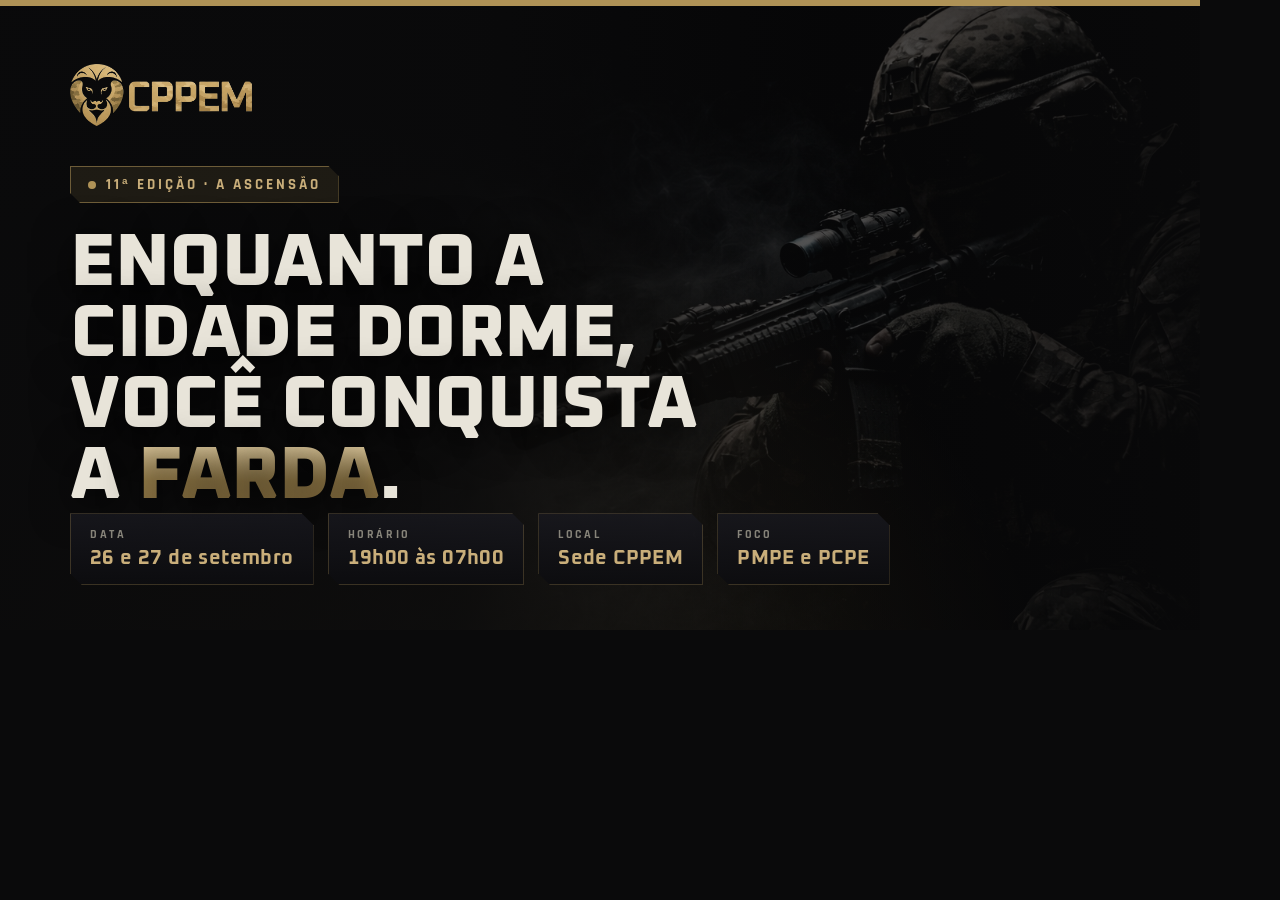
==== scripts/og-card.html @ 7f29cc64 "checkout 2 e melhorias gerais" ====
<!DOCTYPE html>
<html lang="pt-BR">
<head>
<meta charset="UTF-8">
<title>og-card</title>
<!-- Fonte do og:image. Renderizado por scripts/gerar-social.py em 1200x630,
     que é a proporção 1.91:1 pedida por WhatsApp, Facebook, LinkedIn e X.
     Editar aqui e rodar o script regera public/og-alvorada.png. -->
<link href="https://fonts.googleapis.com/css2?family=Oxanium:wght@600;700;800&family=Rajdhani:wght@600;700&display=swap" rel="stylesheet">
<style>
  *, *::before, *::after { box-sizing: border-box; margin: 0; padding: 0; }
  body {
    width: 1200px; height: 630px; overflow: hidden; position: relative;
    background: #0A0A0B; color: #E8E4D9; font-family: 'Rajdhani', sans-serif;
  }
  .bg {
    position: absolute; inset: 0;
    background: url('../public/bgatirador.webp') center right / cover no-repeat;
    transform: scaleX(-1); opacity: .5; filter: grayscale(.35) contrast(1.05);
  }
  .veu {
    position: absolute; inset: 0;
    background:
      linear-gradient(90deg, rgba(10,10,11,.97) 0%, rgba(10,10,11,.9) 38%, rgba(10,10,11,.35) 70%, rgba(10,10,11,.7) 100%),
      radial-gradient(ellipse at 20% 120%, rgba(175,146,86,.3), transparent 60%);
  }
  .borda { position: absolute; inset: 0; border-top: 6px solid #AF9256; }
  .conteudo { position: relative; z-index: 2; padding: 64px 70px; height: 100%; display: flex; flex-direction: column; }

  /* align-self obrigatório: .conteudo é flex em coluna, e o align-items:stretch
     padrão esticaria a imagem até a largura toda, achatando o logo. */
  .logo { align-self: flex-start; height: 62px; width: auto; margin-bottom: 40px; }

  .tag {
    display: inline-flex; align-items: center; gap: 10px; align-self: flex-start;
    padding: 9px 18px; margin-bottom: 26px;
    background: rgba(175,146,86,.12); box-shadow: inset 0 0 0 1px rgba(175,146,86,.55);
    clip-path: polygon(0 0, calc(100% - 10px) 0, 100% 10px, 100% 100%, 10px 100%, 0 calc(100% - 10px));
    font-size: 15px; font-weight: 700; letter-spacing: 3px; text-transform: uppercase; color: #C9AE7A;
  }
  .tag i { width: 8px; height: 8px; border-radius: 50%; background: #AF9256; }

  h1 {
    font-family: 'Oxanium', sans-serif; font-size: 74px; font-weight: 800;
    line-height: .96; letter-spacing: -.5px; text-transform: uppercase;
    text-shadow: 0 8px 40px rgba(0,0,0,.8); max-width: 15ch;
  }
  h1 span {
    background: linear-gradient(180deg, #F0DCB0, #AF9256 55%, #8A7040);
    -webkit-background-clip: text; background-clip: text; color: transparent;
  }

  .ficha { margin-top: auto; display: flex; gap: 14px; }
  .ficha div {
    padding: 14px 20px;
    background: linear-gradient(180deg, rgba(24,24,30,.85), rgba(12,12,15,.9));
    box-shadow: inset 0 0 0 1px rgba(175,146,86,.28);
    clip-path: polygon(0 0, calc(100% - 12px) 0, 100% 12px, 100% 100%, 12px 100%, 0 calc(100% - 12px));
  }
  .ficha span {
    display: block; font-size: 12px; font-weight: 700; letter-spacing: 2.6px;
    text-transform: uppercase; color: #87847A; margin-bottom: 4px;
  }
  .ficha b {
    display: block; font-family: 'Oxanium', sans-serif; font-size: 20px;
    font-weight: 700; color: #C9AE7A; letter-spacing: .4px;
  }
</style>
</head>
<body>
  <div class="bg"></div>
  <div class="veu"></div>
  <div class="borda"></div>

  <div class="conteudo">
    <img class="logo" src="../public/logo-cppem.png" alt="CPPEM">

    <span class="tag"><i></i> 11ª edição · A Ascensão</span>

    <h1>Enquanto a cidade dorme,<br>você conquista a <span>farda</span>.</h1>

    <div class="ficha">
      <div><span>Data</span><b>26 e 27 de setembro</b></div>
      <div><span>Horário</span><b>19h00 às 07h00</b></div>
      <div><span>Local</span><b>Sede CPPEM</b></div>
      <div><span>Foco</span><b>PMPE e PCPE</b></div>
    </div>
  </div>
</body>
</html>
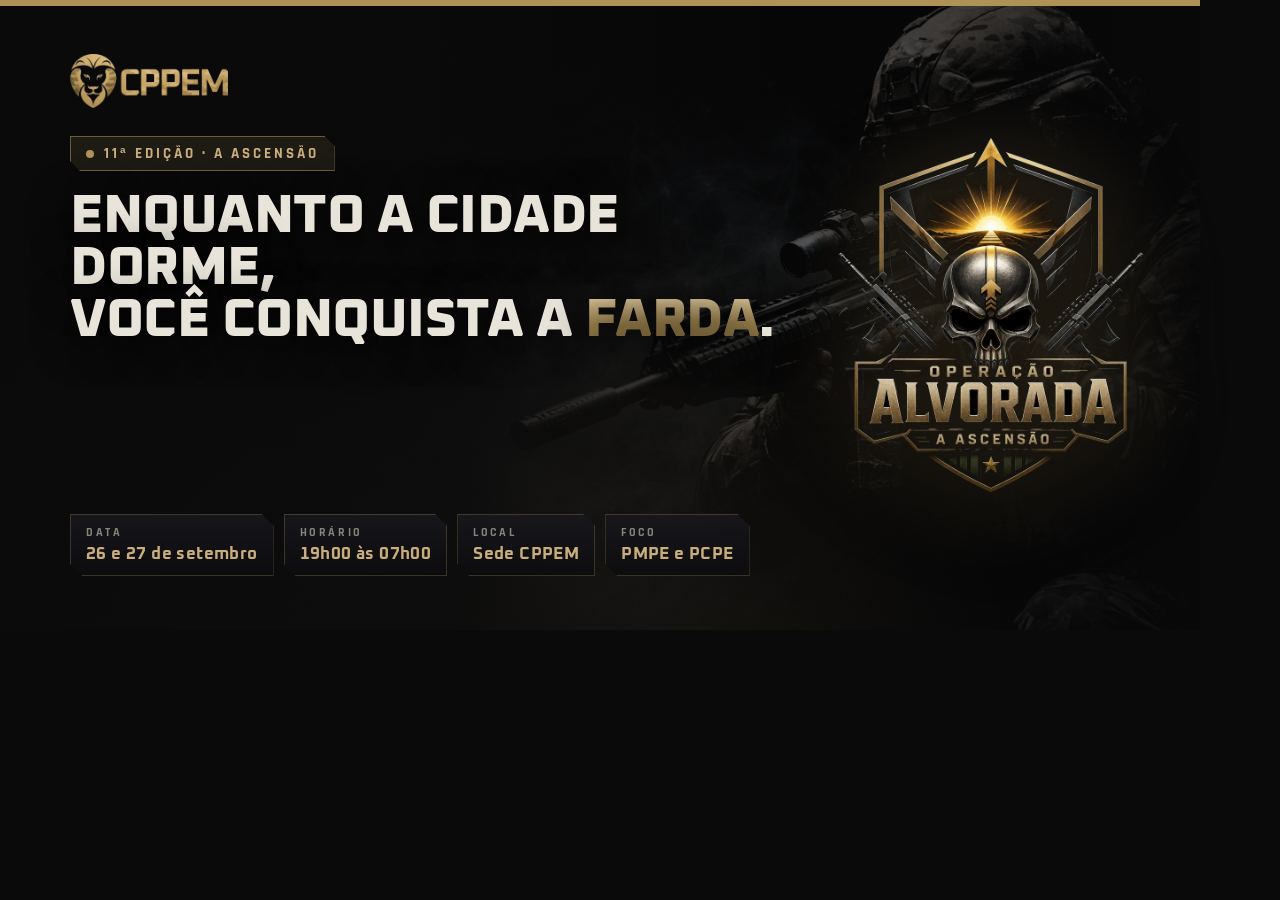
==== commit 135a4b29: "Camisa nova" ====
--- a/scripts/og-card.html
+++ b/scripts/og-card.html
@@ -25,15 +25,25 @@
       radial-gradient(ellipse at 20% 120%, rgba(175,146,86,.3), transparent 60%);
   }
   .borda { position: absolute; inset: 0; border-top: 6px solid #AF9256; }
-  .conteudo { position: relative; z-index: 2; padding: 64px 70px; height: 100%; display: flex; flex-direction: column; }
+  /* padding-right reservado para o brasão: sem isso o título passa por baixo
+     dele e a ficha é empurrada para fora do cartão. */
+  .conteudo { position: relative; z-index: 2; padding: 54px 70px; padding-right: 400px; height: 100%; display: flex; flex-direction: column; }
+
+  /* O brasão ocupa a direita do cartão — é o lado que estava só com a foto.
+     Quem compartilha o link leva a marca junto, não só a manchete. */
+  .brasao {
+    position: absolute; z-index: 3; right: 54px; top: 50%;
+    transform: translateY(-50%); width: 310px;
+    filter: drop-shadow(0 18px 40px rgba(0,0,0,.75)) drop-shadow(0 0 40px rgba(175,146,86,.35));
+  }
 
   /* align-self obrigatório: .conteudo é flex em coluna, e o align-items:stretch
      padrão esticaria a imagem até a largura toda, achatando o logo. */
-  .logo { align-self: flex-start; height: 62px; width: auto; margin-bottom: 40px; }
+  .logo { align-self: flex-start; height: 54px; width: auto; margin-bottom: 28px; }
 
   .tag {
     display: inline-flex; align-items: center; gap: 10px; align-self: flex-start;
-    padding: 9px 18px; margin-bottom: 26px;
+    padding: 8px 16px; margin-bottom: 20px;
     background: rgba(175,146,86,.12); box-shadow: inset 0 0 0 1px rgba(175,146,86,.55);
     clip-path: polygon(0 0, calc(100% - 10px) 0, 100% 10px, 100% 100%, 10px 100%, 0 calc(100% - 10px));
     font-size: 15px; font-weight: 700; letter-spacing: 3px; text-transform: uppercase; color: #C9AE7A;
@@ -41,18 +51,18 @@
   .tag i { width: 8px; height: 8px; border-radius: 50%; background: #AF9256; }
 
   h1 {
-    font-family: 'Oxanium', sans-serif; font-size: 74px; font-weight: 800;
+    font-family: 'Oxanium', sans-serif; font-size: 54px; font-weight: 800;
     line-height: .96; letter-spacing: -.5px; text-transform: uppercase;
-    text-shadow: 0 8px 40px rgba(0,0,0,.8); max-width: 15ch;
+    text-shadow: 0 8px 40px rgba(0,0,0,.8);
   }
   h1 span {
     background: linear-gradient(180deg, #F0DCB0, #AF9256 55%, #8A7040);
     -webkit-background-clip: text; background-clip: text; color: transparent;
   }
 
-  .ficha { margin-top: auto; display: flex; gap: 14px; }
+  .ficha { margin-top: auto; display: flex; gap: 10px; flex-wrap: wrap; }
   .ficha div {
-    padding: 14px 20px;
+    padding: 11px 16px;
     background: linear-gradient(180deg, rgba(24,24,30,.85), rgba(12,12,15,.9));
     box-shadow: inset 0 0 0 1px rgba(175,146,86,.28);
     clip-path: polygon(0 0, calc(100% - 12px) 0, 100% 12px, 100% 100%, 12px 100%, 0 calc(100% - 12px));
@@ -62,8 +72,8 @@
     text-transform: uppercase; color: #87847A; margin-bottom: 4px;
   }
   .ficha b {
-    display: block; font-family: 'Oxanium', sans-serif; font-size: 20px;
-    font-weight: 700; color: #C9AE7A; letter-spacing: .4px;
+    display: block; font-family: 'Oxanium', sans-serif; 
+    font-weight: 700; color: #C9AE7A; letter-spacing: .4px; font-size: 17px;
   }
 </style>
 </head>
@@ -71,6 +81,8 @@
   <div class="bg"></div>
   <div class="veu"></div>
   <div class="borda"></div>
+
+  <img class="brasao" src="../public/brasao-alvorada.webp" alt="Operação Alvorada — A Ascensão">
 
   <div class="conteudo">
     <img class="logo" src="../public/logo-cppem.png" alt="CPPEM">
